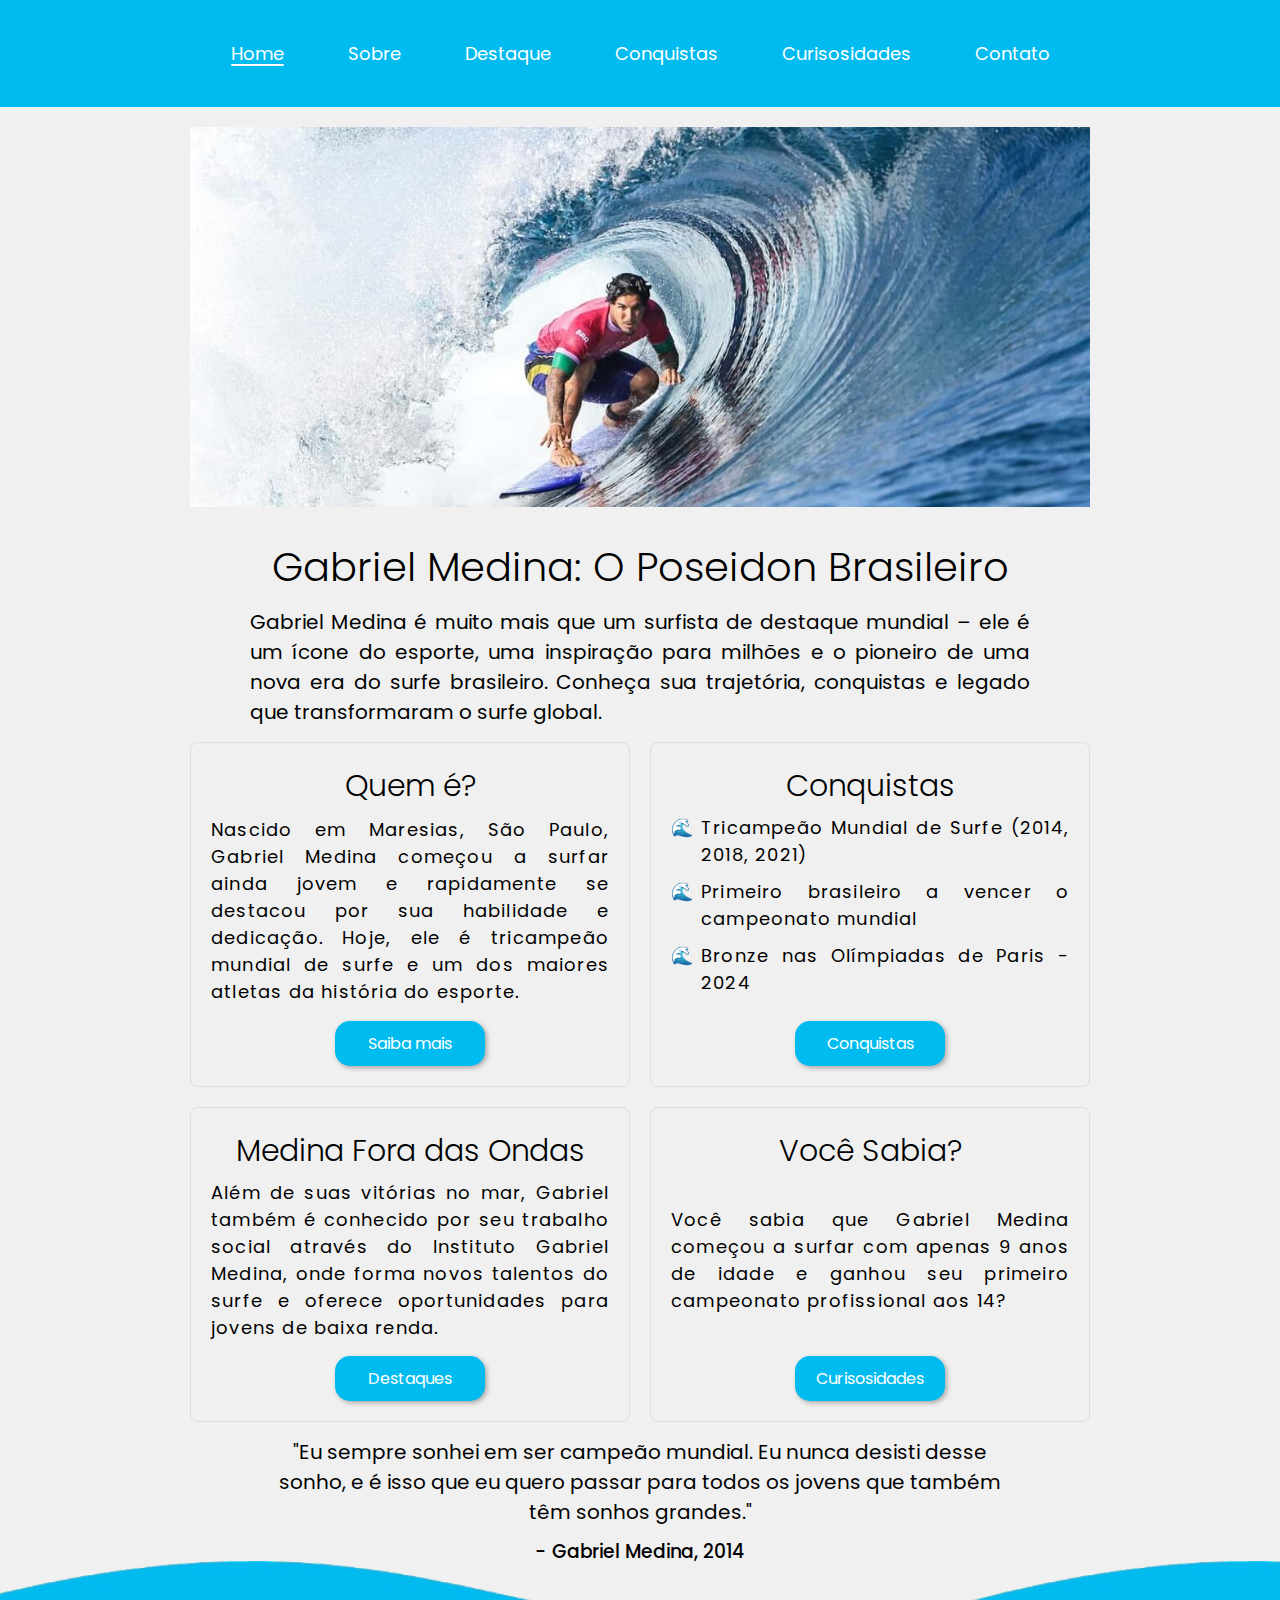
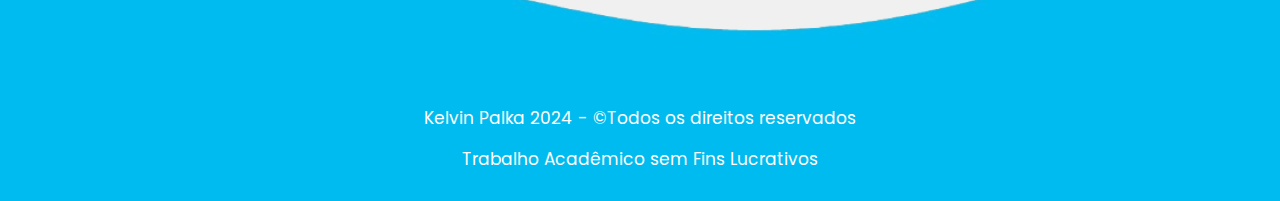
==== index.html @ ad92ba40 "Add files via upload" ====
<!DOCTYPE html>
<html lang="pt-br">
  <head>
    <title>Home - Gabriel Medina</title>
    <meta charset="utf-8" />
    <meta
      name="description"
      content="Site acadêmico sem fins lucrativos, apresentando dados gerias sobre o atletla brasileiro Gabriel Medina"
    />
    <meta name="keywords" content="Medina, Gabriel, Surf, Olímpiadas" />
    <meta name="autor" content="Kelvin Palka" />
    <meta name="viewport" content="width=device-width, initial-scale=1" />
    <meta http-equiv="refresh" content="300" />
    <link rel="icon" type="image/jpg" href="img/Logo.jpg" />
    <link rel="stylesheet" href="style.css" />
  </head>
  <body>
    <header>
      <nav>
        <ul>
          <li><a href="index.html" class='active'>Home</a></li>
          <li><a href="about.html">Sobre</a></li>
          <li><a href="highlights.html">Destaque</a></li>
          <li><a href="achievements.html">Conquistas</a></li>
          <li><a href="curiosity.html">Curisosidades</a></li>
          <li><a href="contact.html">Contato</a></li>
        </ul>
      </nav>
    </header>

    <div class="banner">
      <img src="img/banner-home.jpg" alt="Gabriel Medina" />
    </div>

    <main>
      <div class="teaser">
        <h1>Gabriel Medina: O Poseidon Brasileiro</h1>
        <p>
          Gabriel Medina é muito mais que um surfista de destaque mundial – ele
          é um ícone do esporte, uma inspiração para milhões e o pioneiro de uma
          nova era do surfe brasileiro. Conheça sua trajetória, conquistas e
          legado que transformaram o surfe global.
        </p>
      </div>
      <section class="invites">
        <div class="teaser-about">
          <h2>Quem é?</h2>
          <p>
            Nascido em Maresias, São Paulo, Gabriel Medina começou a surfar
            ainda jovem e rapidamente se destacou por sua habilidade e
            dedicação. Hoje, ele é tricampeão mundial de surfe e um dos maiores
            atletas da história do esporte.
          </p>
          <a href="about.html"><button>Saiba mais</button></a>
        </div>
        <div class="teaser-achievements">
          <h2>Conquistas</h2>
          <ul class="marcador">
            <li>Tricampeão Mundial de Surfe (2014, 2018, 2021)</li>
            <li>Primeiro brasileiro a vencer o campeonato mundial</li>
            <li>Bronze nas Olímpiadas de Paris - 2024</li>
          </ul>
          <a href="achievements.html"><button>Conquistas</button></a>
        </div>
        <div class="teaser-highlight">
          <h2>Medina Fora das Ondas</h2>
          <p>
            Além de suas vitórias no mar, Gabriel também é conhecido por seu
            trabalho social através do Instituto Gabriel Medina, onde forma
            novos talentos do surfe e oferece oportunidades para jovens de baixa
            renda.
          </p>
          <a href="highlights.html"><button>Destaques</button></a>
        </div>
        <div class="teaser-curiosity">
          <h2>Você Sabia?</h2>
          <p>
            Você sabia que Gabriel Medina começou a surfar com apenas 9 anos de
            idade e ganhou seu primeiro campeonato profissional aos 14?
          </p>
          <a href="curiosity.html"><button>Curisosidades</button></a>
        </div>
      </section>
      <div class="quote">
        <p>
          "Eu sempre sonhei em ser campeão mundial. Eu nunca desisti desse
          sonho, e é isso que eu quero passar para todos os jovens que também
          têm sonhos grandes."
        </p>
        <h3>- Gabriel Medina, 2014</h3>
      </div>
    </main>

    <a href="#top" class="back-to-top">
      <img src="img/prancha.png" alt="Voltar ao topo" />
    </a>

    <script src="js.js"></script>
    <footer>
      <div class="waves">
        <div class="wave" id="wave1"></div>
        <div class="wave" id="wave2"></div>
        <div class="wave" id="wave3"></div>
        <div class="wave" id="wave4"></div>
      </div>

      <p>Kelvin Palka 2024 - &copyTodos os direitos reservados</p>
      <p>Trabalho Acadêmico sem Fins Lucrativos</p>
    </footer>
  </body>
</html>
---- style.css ----
@import url("https://fonts.googleapis.com/css2?family=Poppins:ital,wght@0,100;0,200;0,300;0,400;0,500;0,600;0,700;0,800;0,900&display=swap");
@import url("https://fonts.googleapis.com/icon?family=Material+Icons");

* {
  margin: 0px;
  padding: 0px;
  font-family: "Poppins", sans-serif;
  background-color: #f0f0f0;
}

body {
  margin: 0px;
}

header {
  width: 100%;
  margin: auto;
  padding: 30px 0px 30px 0px;
  background: #00bbef;
}

header nav ul {
  text-align: center;
  background-color: #00bbef;
}

header nav ul li {
  display: inline-block;
  margin: 10px 30px;
  background-color: #00bbef;
}

header nav ul li a {
  text-decoration: none;
  font-size: 18px;
  color: #ffffff;
  position: relative;
  background-color: #00bbef;
  transition: 0.3s;
}

header nav ul li a::after {
  content: "";
  position: absolute;
  width: 0;
  height: 2.5px;
  bottom: 0;
  left: 0;
  border-radius: 1px;
  background-color: #ffffff;
  transition: width 0.3s;
}

header nav ul li a:hover::after {
  width: 100%;
}

header nav ul li a.active::after {
  width: 100%;
}

.banner {
  width: 100%;
  height: 380px;
  padding-top: 20px;
  display: flex;
  align-items: center;
  justify-content: center;
  background: #f0f0f0;
  overflow: hidden;
}

.banner img {
  width: 900px;
  height: 100%;
  object-fit: cover;
}

.banner-highlight {
  width: 100%;
  height: 500px;
  padding-top: 20px;
  display: flex;
  align-items: center;
  justify-content: center;
  background: #f0f0f0;
  overflow: hidden;
}

.banner-highlight img {
  width: 900px;
  height: 100%;
  object-fit: cover;
}

main {
  margin: auto;
  padding: 30px 0px 80px 0px;
  max-width: 900px;
  background: #f0f0f0;
}

.teaser {
  color: #000000;
}

.teaser h1 {
  font-weight: 300;
  font-size: 40px;
  text-align: center;
}

.teaser p {
  text-align: justify;
  padding: 10px 60px 15px 60px;
  font-weight: 400;
  font-size: 20px;
}

.invites {
  display: flex;
  flex-wrap: wrap;
  gap: 20px;
  justify-content: center;
  align-items: stretch;
}

.invites > div {
  flex: 1 1 250px;
  border: 1px solid #ddd;
  border-radius: 8px;
  padding: 20px;
  text-align: center;
  display: flex;
  flex-direction: column;
  justify-content: space-between;
  align-items: center;
}

.teaser-about,
.teaser-achievements,
.teaser-highlight,
.teaser-curiosity {
  text-align: justify;
}

.teaser-about h2,
.teaser-achievements h2,
.teaser-highlight h2,
.teaser-curiosity h2,
.cards h3{
  font-weight: 300;
  font-size: 30px;
  margin-bottom: 5px;
  text-align: center;
}

.teaser-about p,
.teaser-highlight p,
.teaser-curiosity p,
.teaser-achievements ul li {
  text-align: justify;
  font-weight: 400;
  font-size: 18px;
  letter-spacing: 1.2px;
}

.marcador {
  list-style-type: none;
  padding: 0;
}

.marcador li {
  position: relative;
  padding-left: 30px;
  margin-bottom: 10px;
  font-size: 20px;
}

.marcador li::before {
  content: "🌊";
  position: absolute;
  left: 0;
  font-size: 18px;
}

.teaser-about button,
.teaser-highlight button,
.teaser-curiosity button,
.teaser-achievements button,
.cards button{
  border: none;
  width: 150px;
  border-radius: 15px;
  padding: 10px 20px;
  margin-top: 15px;
  font-size: 16px;
  cursor: pointer;
  background-color: #00bbef;
  color: #ffffff;
  box-shadow: 2px 2px 5px rgba(0, 0, 0, 0.3);
  transition: background-color 0.3s, transform 0.2s;
}

.teaser-about button:hover,
.teaser-highlight button:hover,
.teaser-curiosity button:hover,
.teaser-achievements button:hover.back-to-top,
.cards button:hover {
  transform: scale(1.05);
  background-color: #05a9d6;
}

.quote {
  margin: 15px auto;
}

.quote p {
  text-align: center;
  padding: 0px 85px 10px 85px;
  font-weight: 400;
  font-size: 20px;
}

.quote h3 {
  text-align: center;
  font-weight: 500;
}

.text {
  margin-bottom: 50px;
  z-index: 2;
}

.text h1 {
  color: #00bbef;
  font-weight: 600;
  font-size: 45px;
  letter-spacing: 1.5px;
  margin-top: 30px;
  margin-bottom: 20px;
  padding: 0px 10px 0px 10px;
  text-align: center;
  line-height: 1.2;
  z-index: 2;
}

.text h2 {
  color: #05a9d6;
  font-weight: 600;
  font-size: 28px;
  letter-spacing: 1.2px;
  margin-top: 30px;
  margin-bottom: 15px;
  text-align: left;
  text-transform: uppercase;
  border-bottom: 2px solid #00bbef;
  padding: 0px 10px 0px 10px;
  padding-bottom: 5px;
  z-index: 2;
}

.text p {
  margin-top: 10px;
  text-indent: 20px;
  padding: 0px 10px 0px 10px;
  text-align: justify;
  letter-spacing: 1px;
  font-size: 17px;
  z-index: 2;
}

.card-container{
  width: 900px;
  padding: 10px;
  display: flex;
  align-items: center;
  justify-content: center;
}

.cards {
  width: 80%;
  border: 1px solid #ddd;
  max-width: 600px; 
  border-radius: 8px;
  padding: 20px;
  box-sizing: border-box;
  text-align: center;
}

.video{
  display: flex;
  align-items: center;
  justify-content: center;
  width: 900px;
}

.video iframe{
  padding-top: 10px;
  width: 853px; 
  height: 480px;
}

.back-to-top {
  position: fixed;
  bottom: 20px;
  right: 20px;
  display: none;
  z-index: 1000;
  transition: opacity 0.3s ease;
}

.back-to-top img {
  background: transparent;
  width: 50px;
  height: 50px;
}

.back-to-top.show {
  background: transparent;
  display: block;
  opacity: 1;
  z-index: 1001;
}

footer {
  position: relative;
  width: 100%;
  background: #00bbef;
  padding: 20px 0px;
  min-height: 100px;
  display: flex;
  justify-content: center;
  align-items: center;
  flex-direction: column;
}

footer p {
  background-color: #00bbef;
  color: #ffffff;
  text-align: center;
  margin-top: 15px;
  font-size: 17px;
}

footer .wave {
  position: absolute;
  top: -100px;
  left: 0;
  width: 100%;
  height: 100px;
  background: url(img/wave.png);
  background-size: 1000px 100px;
}

footer .wave#wave1 {
  z-index: 1000;
  opacity: 1;
  bottom: 0;
  animation: animateWave 4s linear infinite;
}

footer .wave#wave2 {
  z-index: 999;
  opacity: 0.5;
  bottom: 10px;
  animation: animateWave_02 4s linear infinite;
}

footer .wave#wave3 {
  z-index: 998;
  opacity: 0.2;
  bottom: 15px;
  animation: animateWave 3s linear infinite;
}

footer .wave#wave4 {
  z-index: 997;
  opacity: 0.7;
  bottom: 20px;
  animation: animateWave_02 3s linear infinite;
}


@keyframes animateWave {
  0% {
    background-position-x: 1000px;
  }
  100% {
    background-position-x: 0px;
  }
}

@keyframes animateWave_02 {
  0% {
    background-position-x: 0px;
  }
  100% {
    background-position-x: 1000px;
  }
}
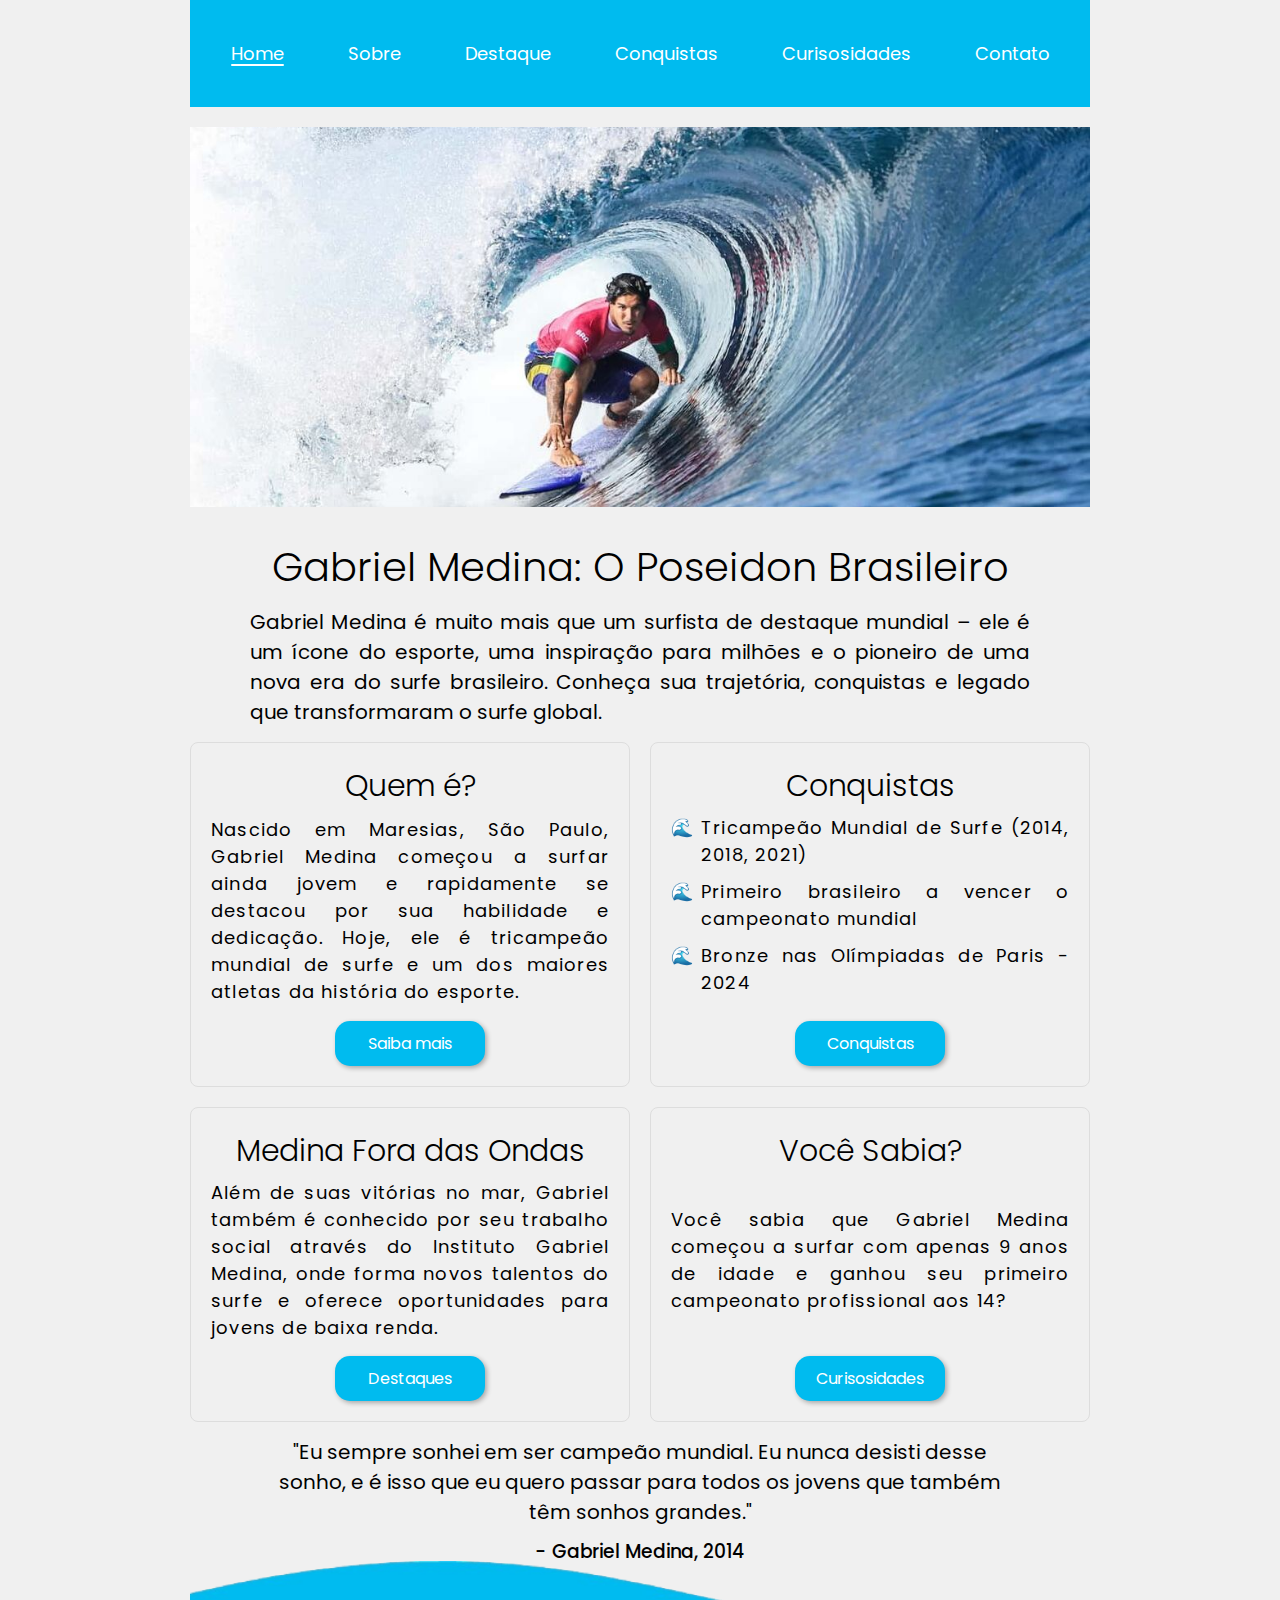
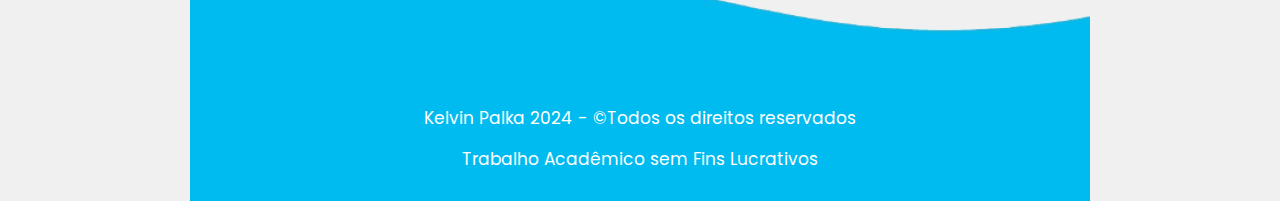
==== commit 55f512de: "Correções" ====
--- a/index.html
+++ b/index.html
@@ -10,7 +10,7 @@
     <meta name="keywords" content="Medina, Gabriel, Surf, Olímpiadas" />
     <meta name="autor" content="Kelvin Palka" />
     <meta name="viewport" content="width=device-width, initial-scale=1" />
-    <meta http-equiv="refresh" content="300" />
+    <meta http-equiv="refresh" content="100000" />
     <link rel="icon" type="image/jpg" href="img/Logo.jpg" />
     <link rel="stylesheet" href="style.css" />
   </head>
--- a/style.css
+++ b/style.css
@@ -1,5 +1,19 @@
 @import url("https://fonts.googleapis.com/css2?family=Poppins:ital,wght@0,100;0,200;0,300;0,400;0,500;0,600;0,700;0,800;0,900&display=swap");
-@import url("https://fonts.googleapis.com/icon?family=Material+Icons");
+
+@font-face {
+  font-family: "Olympic Headline";
+  src: url("font/olympic-headline/OlympicHeadline-Regular.woff2")
+      format("woff2"),
+    url("font/olympic-headline/OlympicHeadline-Regular.woff") format("woff"),
+    url("font/olympic-headline/OlympicHeadline-Regular.ttf") format("ttf");
+}
+
+@font-face {
+  font-family: "Olympic Sans";
+  src: url("font/olympic-sans/OlympicSans.ttf") format("ttf"),
+    url("font/olympic-sans/OlympicSans.woff") format("woff"),
+    url("font/olympic-sans/OlympicSans.woff2") format("woff2");
+}
 
 * {
   margin: 0px;
@@ -8,12 +22,16 @@
   background-color: #f0f0f0;
 }
 
+html {
+  scroll-behavior: smooth;
+}
+
 body {
   margin: 0px;
 }
 
 header {
-  width: 100%;
+  max-width: 900px;
   margin: auto;
   padding: 30px 0px 30px 0px;
   background: #00bbef;
@@ -98,6 +116,7 @@
   padding: 30px 0px 80px 0px;
   max-width: 900px;
   background: #f0f0f0;
+  position: relative;
 }
 
 .teaser {
@@ -148,7 +167,7 @@
 .teaser-achievements h2,
 .teaser-highlight h2,
 .teaser-curiosity h2,
-.cards h3{
+.cards h3 {
   font-weight: 300;
   font-size: 30px;
   margin-bottom: 5px;
@@ -175,6 +194,7 @@
   padding-left: 30px;
   margin-bottom: 10px;
   font-size: 20px;
+  text-align: justify;
 }
 
 .marcador li::before {
@@ -188,7 +208,7 @@
 .teaser-highlight button,
 .teaser-curiosity button,
 .teaser-achievements button,
-.cards button{
+.cards button {
   border: none;
   width: 150px;
   border-radius: 15px;
@@ -270,7 +290,49 @@
   z-index: 2;
 }
 
-.card-container{
+.text img {
+  max-width: 900px;
+  padding-top: 15px;
+}
+
+.lista {
+  display: grid;
+  grid-template-columns: 1fr 5px 1fr;
+  column-gap: 15px;
+  row-gap: 50px;
+}
+
+.lista ul {
+  list-style-type: none;
+  padding-left: 20px;
+}
+
+.lista li {
+  position: relative;
+  font-size: 18px;
+  text-align: justify;
+  font-weight: 400;
+  letter-spacing: 1.1px;
+  color: #000000;
+}
+
+#linha {
+  display: inline-block;
+  width: 2px;
+  height: 100%;
+  background-color: #00bbef;
+  margin: auto;
+}
+
+#ul-1,
+#ul-2 {
+  display: flex;
+  justify-content: space-between;
+  align-items: left;
+  flex-direction: column;
+}
+
+.card-container {
   width: 900px;
   padding: 10px;
   display: flex;
@@ -281,30 +343,210 @@
 .cards {
   width: 80%;
   border: 1px solid #ddd;
-  max-width: 600px; 
+  max-width: 600px;
   border-radius: 8px;
   padding: 20px;
   box-sizing: border-box;
   text-align: center;
 }
 
-.video{
+.profile {
+  display: grid;
+  grid-template-areas:
+    "profile-image1 profile-name"
+    "profile-image1 profile-details"
+    "profile-image1 profile-atos";
+  grid-template-columns: max-content;
+  grid-template-rows: min-content;
+  padding: 4rem 0px 15px;
+}
+
+.profile-image1 {
+  grid-area: profile-image1;
+  width: 310px;
+  height: 290px;
+  margin: 0px 0px 24px;
+}
+
+.profile-atos {
+  width: 505px;
+  height: 68px;
+  margin: 48px 0 0;
+  padding: 12px;
+  background: #d7c378;
+  display: flex;
+  align-items: center;
+  justify-content: space-between;
+}
+
+.profile-atos a {
+  background-color: #d7c378;
+}
+
+.profile-atos button {
+  border: none;
+  width: 150px;
+  border-radius: 15px;
+  padding: 8px 15px;
+  margin-top: 8px;
+  font-size: 16px;
+  cursor: pointer;
+  background-color: #000000;
+  color: #ffffff;
+  box-shadow: 2px 2px 5px rgba(0, 0, 0, 0.3);
+  transition: background-color 0.3s, transform 0.2s;
+}
+
+.profile-atos button:hover {
+  transform: scale(1.05);
+  background-color: #0a0a0a;
+}
+
+.profile-image img {
+  width: 290px;
+  height: 290px;
+  object-fit: cover;
+  border-radius: 50%;
+}
+
+.profile-name {
+  grid-area: profile-name;
+  font-size: 95px;
+  line-height: 8rem;
+  font-family: "Olympic Headline", Helvetica, sans-serif;
+  width: 496px;
+  height: 160px;
+  line-height: 1;
+  margin: 0;
+}
+
+.profile-name h4 {
+  margin: 0px;
+}
+
+.profile-details {
+  grid-area: profile-details;
+  display: flex;
+  width: 600.44px;
+  height: 40px;
+  align-items: center;
+  justify-content: baseline;
+  gap: 10px;
+  margin: 20px 0px;
+}
+
+.flag-container {
+  width: 360.25px;
+  height: 32px;
+  border-bottom: 0px;
+  display: flex;
+  flex-wrap: wrap;
+  gap: 2rem;
+  margin-top: 0px;
+  padding-bottom: 0px;
+}
+
+.flag1 {
+  align-items: center;
+  display: flex;
+  gap: 6px;
+}
+
+.span-pais span:last-child {
+  font-size: 6px;
+}
+
+.sport,
+.flag1 {
+  display: flex;
+  align-items: center;
+  gap: 10px;
+}
+
+.sport {
+  align-items: center;
+  display: flex;
+  gap: 6px;
+  margin-bottom: 0px;
+  width: 101.03px;
+  height: 40px;
+}
+
+.sport > span {
+  font-size: 1.6rem;
+}
+
+.flag1 span {
+  font-family: "Olympic Sans", Arial, Helvetica, sans-serif;
+  font-size: 16px;
+  padding-top: 5px;
+  width: 176.89px;
+  height: 24px;
+}
+
+.flag1 img {
+  width: 50px;
+  height: 34px;
+}
+
+.sport span {
+  font-family: "Olympic Sans", Arial, Helvetica, sans-serif;
+  font-size: 16px;
+}
+
+.sport img {
+  height: 40px;
+  width: 40px;
+}
+
+.video {
   display: flex;
   align-items: center;
   justify-content: center;
   width: 900px;
 }
 
-.video iframe{
+.video iframe {
   padding-top: 10px;
-  width: 853px; 
+  width: 853px;
   height: 480px;
+}
+
+table {
+  width: 900px;
+  border-collapse: collapse;
+  margin: 15px 20px 70px 0px;
+}
+
+th,
+td {
+  padding: 12px;
+  text-align: center;
+  border: none;
+  color: #000000;
+}
+
+th {
+  background-color: #00bbef;
+  font-size: 16px;
+  color: #ffffff;
+  font-weight: 600;
+}
+
+tbody tr,
+thead tr {
+  box-shadow: 0 2px 5px rgba(0, 0, 0, 0.6);
+}
+
+tbody tr:hover {
+  box-shadow: 0 0 10px rgba(0, 187, 239, 0.7);
+  transform: scale(1.01);
 }
 
 .back-to-top {
   position: fixed;
   bottom: 20px;
-  right: 20px;
+  right: calc((100% - 900px) / 2 + 20px);
   display: none;
   z-index: 1000;
   transition: opacity 0.3s ease;
@@ -317,15 +559,194 @@
 }
 
 .back-to-top.show {
-  background: transparent;
   display: block;
   opacity: 1;
-  z-index: 1001;
+  background: transparent;
+  z-index: 1111;
+}
+
+.container-waves {
+  display: flex;
+  align-items: center;
+  justify-content: center;
+  text-align: center;
+  height: 60vh;
+  padding: 0;
+}
+
+.container-waves h1 {
+  border: 5px solid #000000;
+  padding: 10px 50px;
+  margin: 50px;
+  z-index: 2;
+}
+
+.container-waves h1 {
+  color: #000000;
+  font-size: max(60px, 4vw);
+  font-family: -apple-system, BlinkMacSystemFont, "Segoe UI", Roboto, Oxygen,
+    Ubuntu, Cantarell, "Open Sans", "Helvetica Neue", sans-serif;
+  text-align: center;
+}
+
+.container-form {
+  background-color: #00bbef;
+  max-width: 900px;
+  margin: auto;
+}
+
+.container-waves {
+  position: relative;
+  width: 900px;
+  margin: auto;
+  overflow: hidden;
+}
+
+.ondas {
+  position: absolute;
+  bottom: 0;
+  left: 50%;
+  transform: translateX(-50%);
+  width: 100%;
+}
+
+.onda-1 {
+  animation: moveWave1 3s ease-in-out infinite alternate;
+}
+
+@keyframes moveWave1 {
+  from {
+    transform: translateX(-2000px);
+  }
+}
+
+.onda-2 {
+  animation: moveWave2 3s 1.2s ease-in-out infinite alternate;
+}
+
+@keyframes moveWave2 {
+  from {
+    transform: translateX(-1800px);
+  }
+}
+
+.onda-3 {
+  animation: moveWave3 3s 0.7s ease-in-out infinite alternate;
+}
+
+@keyframes moveWave3 {
+  from {
+    transform: translateX(-1600px);
+  }
+}
+
+.form {
+  display: absolute;
+  max-width: 500px;
+  margin: auto;
+  padding: 10px;
+  background-color: #f0f0f0;
+  border-radius: 10px;
+  box-shadow: 0 0 10px rgba(0, 0, 0, 0.1);
+}
+
+.title-form {
+  font-size: 24px;
+  font-weight: bold;
+  margin-bottom: 20px;
+  letter-spacing: 2px;
+  text-transform: uppercase;
+  color: #00bbef;
+}
+
+.input-container {
+  position: relative;
+  margin-bottom: 20px;
+}
+
+.input,
+select {
+  width: 100%;
+  padding: 10px;
+  border: 1px solid #cccccc;
+  border-radius: 5px;
+  background-color: #f9f9f9;
+  font-size: 16px;
+  box-sizing: border-box;
+}
+
+.input:focus {
+  outline: none;
+  border-color: #05a9d6;
+}
+
+.textarea .input {
+  height: 100px;
+  width: 100%;
+  resize: none;
+}
+
+label {
+  position: absolute;
+  top: 10px;
+  left: 10px;
+  color: #999999;
+  font-size: 16px;
+  transition: 0.2s;
+  pointer-events: none;
+}
+
+.input + label {
+  position: absolute;
+  top: -20px;
+  left: 10px;
+  font-size: 12px;
+  color: #00bbef;
+  pointer-events: none;
+  transition: 0.3s;
+}
+
+.btn {
+  display: inline-block;
+  padding: 10px 20px;
+  margin: 10px;
+  font-size: 16px;
+  border: none;
+  border-radius: 5px;
+  cursor: pointer;
+  transition: background-color 0.2s;
+}
+
+.btn:hover {
+  background-color: #00bbef;
+}
+
+.btn[type="submit"] {
+  background-color: #00bbef;
+  color: white;
+}
+
+.btn[type="reset"] {
+  background-color: #d7c378;
+  color: white;
+}
+
+.confirmar {
+  display: flex;
+  justify-content: center;
+  align-items: center;
+  height: 100%;
+}
+
+.confirmar h1 {
+  margin: 181px 0 81px 0;
+  text-align: center;
 }
 
 footer {
+  margin: auto;
   position: relative;
-  width: 100%;
+  max-width: 900px;
   background: #00bbef;
   padding: 20px 0px;
   min-height: 100px;
@@ -381,7 +802,6 @@
   animation: animateWave_02 3s linear infinite;
 }
 
-
 @keyframes animateWave {
   0% {
     background-position-x: 1000px;
@@ -399,4 +819,3 @@
     background-position-x: 1000px;
   }
 }
-
